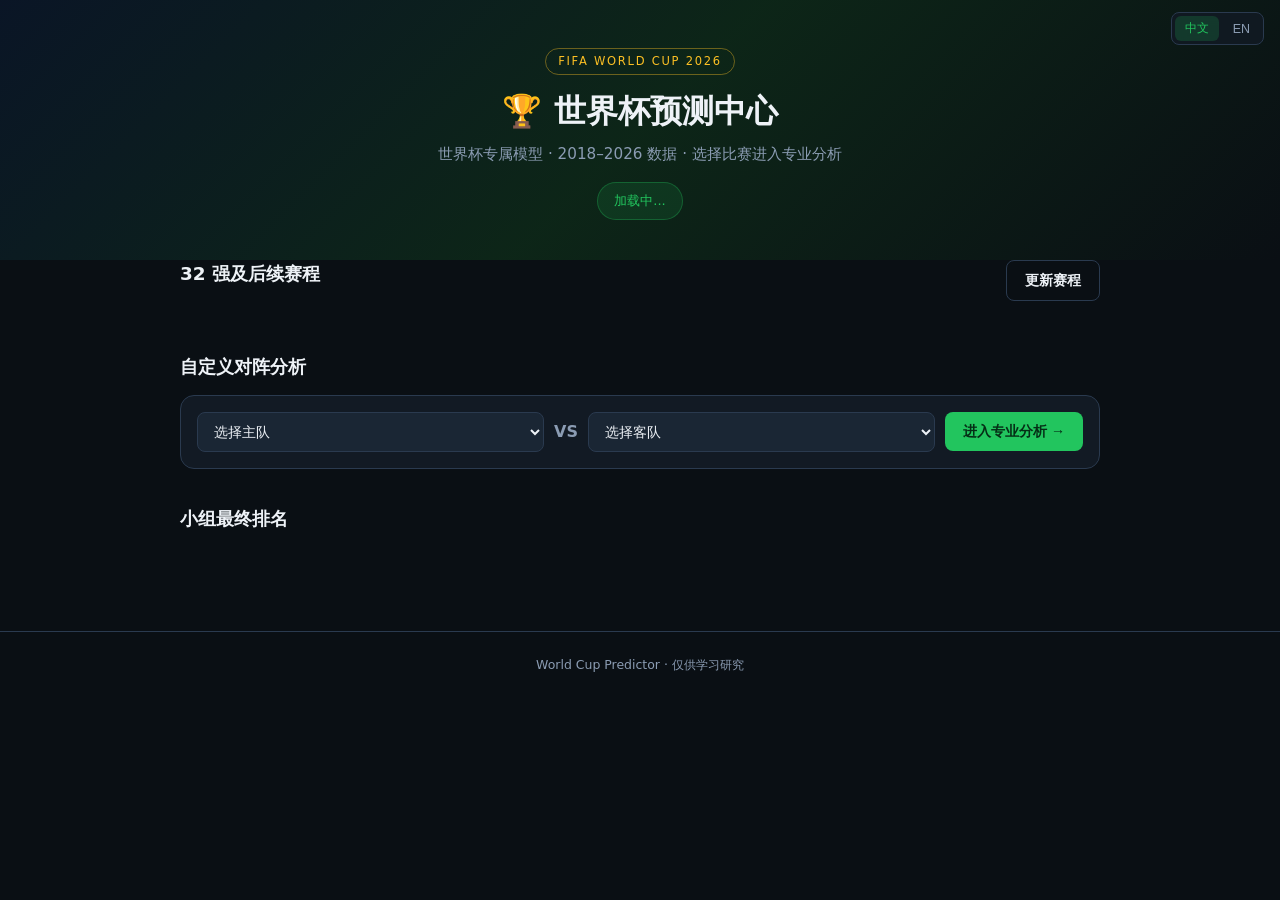
==== static/index.html @ f459edd0 "Initial commit: World Cup 2026 predictor with bilingual UI and Vercel config Co-authored-by: Cursor " ====
<!DOCTYPE html>
<html lang="zh-CN">
<head>
  <meta charset="UTF-8">
  <meta name="viewport" content="width=device-width, initial-scale=1.0">
  <title data-i18n-key="meta.homeTitle">世界杯 2026 · 赛事中心</title>
  <link rel="stylesheet" href="/static/style.css">
</head>
<body class="page-home">
  <div class="lang-bar">
    <button type="button" class="lang-btn" data-lang="zh">中文</button>
    <button type="button" class="lang-btn" data-lang="en">EN</button>
  </div>

  <header class="hero">
    <div class="hero-bg"></div>
    <div class="hero-content">
      <span class="hero-badge" data-i18n="hero.badge">FIFA WORLD CUP 2026</span>
      <h1 data-i18n="hero.title">🏆 世界杯预测中心</h1>
      <p class="hero-desc" data-i18n="hero.desc">世界杯专属模型 · 2018–2026 数据 · 选择比赛进入专业分析</p>
      <div id="statusBar" class="status-pill" data-i18n="status.loading">加载中...</div>
    </div>
  </header>

  <main class="container">
    <section class="section">
      <div class="section-head">
        <h2 data-i18n="section.schedule">32 强及后续赛程</h2>
        <button id="refreshBtn" class="btn btn-ghost" data-i18n="btn.refresh">更新赛程</button>
      </div>
      <div id="matchGrid" class="match-grid"></div>
    </section>

    <section class="section">
      <h2 data-i18n="section.custom">自定义对阵分析</h2>
      <div class="custom-pick">
        <select id="homePick"><option value="" data-i18n="pick.home">选择主队</option></select>
        <span class="vs-badge">VS</span>
        <select id="awayPick"><option value="" data-i18n="pick.away">选择客队</option></select>
        <button id="goAnalysis" class="btn btn-primary" data-i18n="btn.analysis">进入专业分析 →</button>
      </div>
    </section>

    <section class="section">
      <h2 data-i18n="section.groups">小组最终排名</h2>
      <div id="groupsGrid" class="groups-grid"></div>
    </section>
  </main>

  <footer class="footer" data-i18n="footer">World Cup Predictor · 仅供学习研究</footer>
  <div id="toast" class="toast hidden"></div>
  <script src="/static/i18n.js"></script>
  <script src="/static/home.js"></script>
</body>
</html>
---- static/style.css ----
:root {
  --bg: #0a0f14;
  --surface: #121a24;
  --surface2: #1a2634;
  --border: #2a3a4f;
  --text: #eef2f7;
  --muted: #8b9cb3;
  --gold: #fbbf24;
  --green: #22c55e;
  --home: #3b82f6;
  --draw: #eab308;
  --away: #ef4444;
  --radius: 14px;
}

* { box-sizing: border-box; margin: 0; padding: 0; }

body {
  font-family: "Segoe UI", system-ui, sans-serif;
  background: var(--bg);
  color: var(--text);
  line-height: 1.5;
  min-height: 100vh;
}

a { color: var(--green); text-decoration: none; }

.lang-bar {
  position: fixed;
  top: 12px;
  right: 16px;
  z-index: 100;
  display: flex;
  gap: 4px;
  background: rgba(18, 26, 36, 0.85);
  border: 1px solid var(--border);
  border-radius: 8px;
  padding: 3px;
  backdrop-filter: blur(8px);
}

.lang-bar.inline {
  position: static;
  backdrop-filter: none;
}

.lang-btn {
  border: none;
  background: transparent;
  color: var(--muted);
  font-size: 0.78rem;
  padding: 4px 10px;
  border-radius: 6px;
  cursor: pointer;
  transition: color 0.15s, background 0.15s;
}

.lang-btn:hover { color: var(--text); }

.lang-btn.active {
  background: rgba(34, 197, 94, 0.18);
  color: var(--green);
}

.nav-right {
  display: flex;
  align-items: center;
  gap: 16px;
}

/* ── Home ── */
.hero {
  position: relative;
  padding: 48px 24px 40px;
  text-align: center;
  overflow: hidden;
}

.hero-bg {
  position: absolute;
  inset: 0;
  background: linear-gradient(135deg, #0a1628 0%, #0d2818 50%, #0a0f14 100%);
  opacity: 0.9;
}

.hero-content { position: relative; z-index: 1; }

.hero-badge {
  display: inline-block;
  font-size: 0.72rem;
  letter-spacing: 0.15em;
  color: var(--gold);
  border: 1px solid rgba(251, 191, 36, 0.4);
  padding: 4px 12px;
  border-radius: 20px;
  margin-bottom: 12px;
}

.hero h1 { font-size: 2rem; font-weight: 800; }

.hero-desc { color: var(--muted); margin-top: 8px; font-size: 0.95rem; }

.status-pill {
  display: inline-block;
  margin-top: 16px;
  padding: 8px 16px;
  background: rgba(34, 197, 94, 0.12);
  border: 1px solid rgba(34, 197, 94, 0.3);
  border-radius: 20px;
  font-size: 0.82rem;
  color: var(--green);
}

.container { max-width: 960px; margin: 0 auto; padding: 0 20px 48px; }

.section { margin-bottom: 36px; }

.section-head {
  display: flex;
  justify-content: space-between;
  align-items: center;
  margin-bottom: 16px;
}

.section h2 { font-size: 1.15rem; margin-bottom: 14px; }

.match-grid {
  display: grid;
  grid-template-columns: repeat(auto-fill, minmax(260px, 1fr));
  gap: 12px;
}

.match-card {
  background: var(--surface);
  border: 1px solid var(--border);
  border-radius: var(--radius);
  padding: 16px;
  cursor: pointer;
  transition: border-color 0.15s, transform 0.15s;
}

.match-card:hover {
  border-color: var(--green);
  transform: translateY(-2px);
}

.match-stage {
  font-size: 0.72rem;
  color: var(--gold);
  font-weight: 600;
}

.match-teams {
  font-size: 1rem;
  font-weight: 600;
  margin: 8px 0;
}

.match-teams span {
  color: var(--muted);
  font-weight: 400;
  margin: 0 6px;
  font-size: 0.85rem;
}

.match-card time { font-size: 0.78rem; color: var(--muted); display: block; }

.match-cta {
  display: block;
  margin-top: 10px;
  font-size: 0.82rem;
  color: var(--green);
  font-weight: 600;
}

.custom-pick {
  display: flex;
  flex-wrap: wrap;
  gap: 10px;
  align-items: center;
  background: var(--surface);
  border: 1px solid var(--border);
  border-radius: var(--radius);
  padding: 16px;
}

select {
  flex: 1;
  min-width: 140px;
  background: var(--surface2);
  border: 1px solid var(--border);
  color: var(--text);
  padding: 10px 12px;
  border-radius: 8px;
  font-size: 0.9rem;
}

.vs-badge { font-weight: 700; color: var(--muted); }

.groups-grid {
  display: grid;
  grid-template-columns: repeat(auto-fill, minmax(160px, 1fr));
  gap: 10px;
}

.gr-card {
  background: var(--surface);
  border: 1px solid var(--border);
  border-radius: 10px;
  padding: 12px;
}

.gr-card h4 { font-size: 0.8rem; color: var(--gold); margin-bottom: 8px; }

.gr-row {
  display: flex;
  justify-content: space-between;
  font-size: 0.75rem;
  padding: 2px 0;
  color: var(--muted);
}

.btn {
  padding: 10px 18px;
  border: none;
  border-radius: 8px;
  font-weight: 600;
  font-size: 0.88rem;
  cursor: pointer;
  white-space: nowrap;
}

.btn-primary { background: var(--green); color: #052e16; }
.btn-ghost { background: transparent; border: 1px solid var(--border); color: var(--text); }
.btn:hover { opacity: 0.88; }
.btn:disabled { opacity: 0.4; cursor: not-allowed; }

.footer {
  text-align: center;
  padding: 24px;
  color: var(--muted);
  font-size: 0.78rem;
  border-top: 1px solid var(--border);
}

.toast {
  position: fixed;
  bottom: 24px;
  left: 50%;
  transform: translateX(-50%);
  background: var(--surface2);
  border: 1px solid var(--border);
  padding: 12px 24px;
  border-radius: 8px;
  z-index: 100;
}

.hidden { display: none !important; }
.empty { color: var(--muted); font-size: 0.88rem; }

/* ── Analysis ── */
.page-analysis { background: linear-gradient(180deg, #0a1628 0%, var(--bg) 280px); }

.top-nav {
  display: flex;
  justify-content: space-between;
  align-items: center;
  padding: 16px 24px;
  max-width: 1000px;
  margin: 0 auto;
}

.back-link { font-size: 0.9rem; color: var(--muted); }
.back-link:hover { color: var(--green); }

.odds-toggle { font-size: 0.82rem; color: var(--muted); cursor: pointer; }

.loading-screen, .error-screen {
  text-align: center;
  padding: 80px 24px;
  color: var(--muted);
}

.loader {
  width: 40px;
  height: 40px;
  border: 3px solid var(--border);
  border-top-color: var(--green);
  border-radius: 50%;
  animation: spin 0.8s linear infinite;
  margin: 0 auto 16px;
}

@keyframes spin { to { transform: rotate(360deg); } }

.analysis-main {
  max-width: 1000px;
  margin: 0 auto;
  padding: 0 20px 48px;
}

.match-hero {
  text-align: center;
  padding: 24px 0 32px;
}

.stage-badge-lg {
  display: inline-block;
  background: rgba(251, 191, 36, 0.15);
  color: var(--gold);
  padding: 4px 14px;
  border-radius: 20px;
  font-size: 0.82rem;
  font-weight: 600;
  margin-bottom: 20px;
}

.teams-row {
  display: flex;
  align-items: center;
  justify-content: center;
  gap: 24px;
  flex-wrap: wrap;
}

.team-block { flex: 1; min-width: 140px; }

.team-initial {
  width: 64px;
  height: 64px;
  border-radius: 50%;
  background: linear-gradient(135deg, var(--home), #1d4ed8);
  display: flex;
  align-items: center;
  justify-content: center;
  font-weight: 800;
  font-size: 1.1rem;
  margin: 0 auto 10px;
}

.team-initial.away {
  background: linear-gradient(135deg, var(--away), #b91c1c);
}

.team-block h1 { font-size: 1.25rem; }

.team-meta { font-size: 0.8rem; color: var(--muted); margin-top: 4px; }

.score-center { padding: 0 8px; }

.vs-text { font-size: 1.5rem; font-weight: 800; color: var(--muted); display: block; }

.pred-badge {
  display: inline-block;
  margin-top: 8px;
  background: var(--green);
  color: #052e16;
  padding: 6px 16px;
  border-radius: 20px;
  font-weight: 700;
  font-size: 0.88rem;
}

.panel {
  background: var(--surface);
  border: 1px solid var(--border);
  border-radius: var(--radius);
  padding: 20px;
  margin-bottom: 16px;
}

.panel h2 {
  font-size: 1rem;
  margin-bottom: 16px;
  display: flex;
  align-items: center;
  gap: 8px;
}

.model-tag {
  font-size: 0.68rem;
  background: rgba(34, 197, 94, 0.15);
  color: var(--green);
  padding: 2px 8px;
  border-radius: 4px;
  font-weight: 600;
}

.prob-cards {
  display: grid;
  grid-template-columns: repeat(3, 1fr);
  gap: 12px;
}

.prob-card {
  background: var(--surface2);
  border-radius: 10px;
  padding: 16px;
  text-align: center;
}

.prob-label { font-size: 0.8rem; color: var(--muted); }

.prob-value {
  display: block;
  font-size: 1.75rem;
  font-weight: 800;
  margin: 6px 0 10px;
}

.prob-card.home .prob-value { color: var(--home); }
.prob-card.draw .prob-value { color: var(--draw); }
.prob-card.away .prob-value { color: var(--away); }

.prob-bar {
  height: 6px;
  background: var(--bg);
  border-radius: 3px;
  overflow: hidden;
}

.prob-bar div {
  height: 100%;
  border-radius: 3px;
  width: 0;
  transition: width 0.5s ease;
}

.prob-card.home .prob-bar div { background: var(--home); }
.prob-card.draw .prob-bar div { background: var(--draw); }
.prob-card.away .prob-bar div { background: var(--away); }

.insights-panel ul {
  list-style: none;
  display: flex;
  flex-direction: column;
  gap: 10px;
}

.insights-panel li {
  padding: 12px 14px;
  background: var(--surface2);
  border-left: 3px solid var(--green);
  border-radius: 0 8px 8px 0;
  font-size: 0.9rem;
}

.two-col {
  display: grid;
  grid-template-columns: 1fr 1fr;
  gap: 16px;
}

.form-compare {
  display: grid;
  grid-template-columns: 1fr 1fr;
  gap: 16px;
}

.form-col h4 { font-size: 0.88rem; margin-bottom: 10px; color: var(--gold); }

.stat {
  display: flex;
  justify-content: space-between;
  font-size: 0.85rem;
  padding: 6px 0;
  border-bottom: 1px solid var(--border);
  color: var(--muted);
}

.stat strong { color: var(--text); }

.h2h-stats p { font-size: 0.88rem; color: var(--muted); margin-bottom: 10px; }

.meetings-list { list-style: none; }

.meetings-list li {
  font-size: 0.82rem;
  padding: 6px 0;
  border-bottom: 1px solid var(--border);
  color: var(--muted);
}

.meetings-list em { color: var(--green); font-style: normal; margin-left: 6px; }

.market-compare { display: flex; flex-direction: column; gap: 8px; }

.mc-row {
  display: grid;
  grid-template-columns: 60px 1fr 1fr 80px;
  gap: 8px;
  font-size: 0.82rem;
  padding: 8px;
  background: var(--surface2);
  border-radius: 6px;
}

.edge.pos { color: var(--green); font-weight: 600; }
.edge.neg { color: var(--away); font-weight: 600; }

.features-grid {
  display: grid;
  grid-template-columns: repeat(auto-fill, minmax(140px, 1fr));
  gap: 8px;
}

.feat {
  background: var(--surface2);
  padding: 10px;
  border-radius: 8px;
  font-size: 0.78rem;
}

.feat span { display: block; color: var(--muted); margin-bottom: 2px; }

@media (max-width: 640px) {
  .two-col, .form-compare, .prob-cards { grid-template-columns: 1fr; }
  .custom-pick { flex-direction: column; align-items: stretch; }
  .mc-row { grid-template-columns: 1fr 1fr; }
}
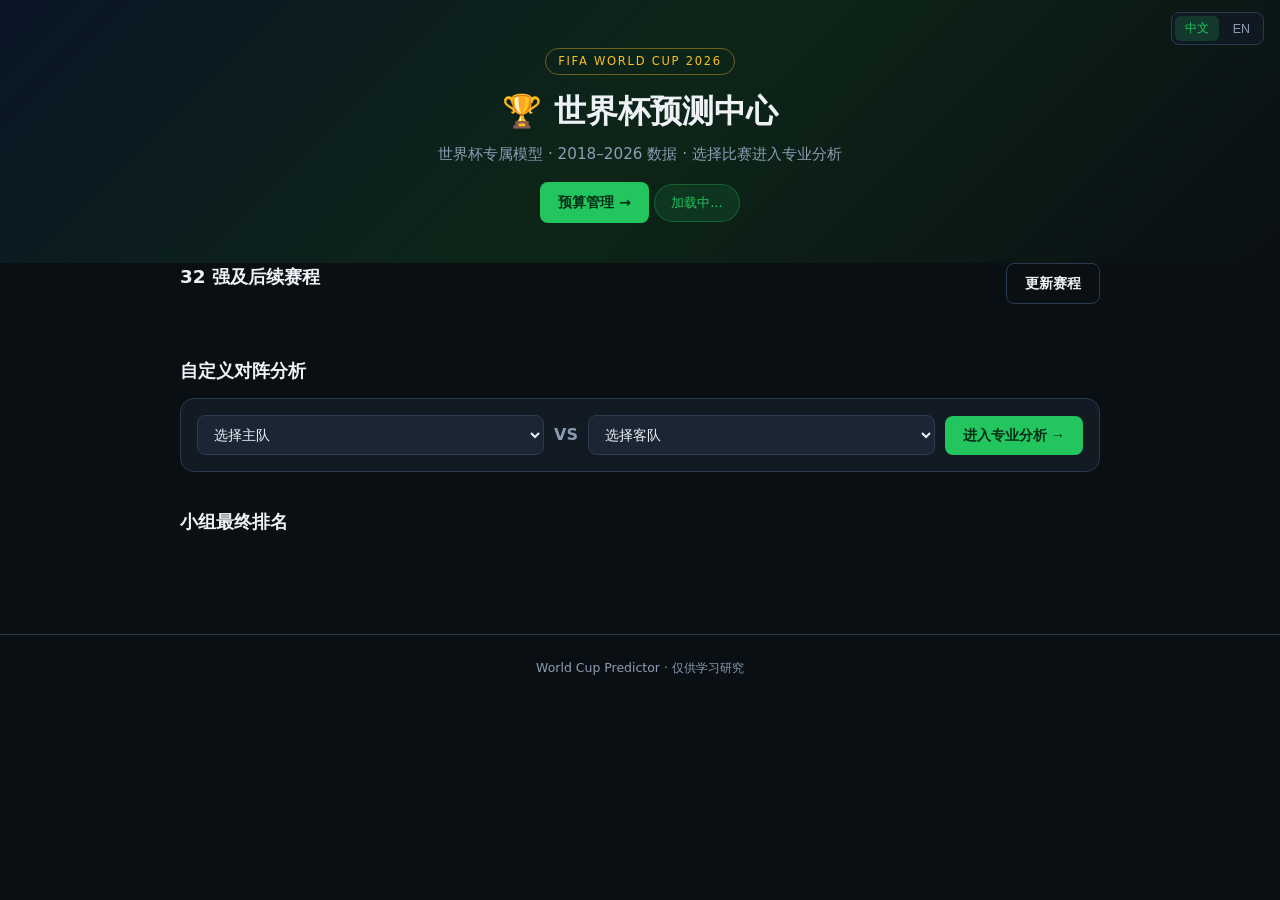
==== commit f3d7787b: "Add bankroll management with Kelly-based budget allocation and bilingual UI Co-authored-by: Cursor <" ====
--- a/static/index.html
+++ b/static/index.html
@@ -18,6 +18,7 @@
       <span class="hero-badge" data-i18n="hero.badge">FIFA WORLD CUP 2026</span>
       <h1 data-i18n="hero.title">🏆 世界杯预测中心</h1>
       <p class="hero-desc" data-i18n="hero.desc">世界杯专属模型 · 2018–2026 数据 · 选择比赛进入专业分析</p>
+      <a href="/bankroll" class="btn btn-primary hero-cta" data-i18n="nav.bankroll">预算管理 →</a>
       <div id="statusBar" class="status-pill" data-i18n="status.loading">加载中...</div>
     </div>
   </header>
@@ -49,6 +50,7 @@
 
   <footer class="footer" data-i18n="footer">World Cup Predictor · 仅供学习研究</footer>
   <div id="toast" class="toast hidden"></div>
+  <script src="/static/flags.js"></script>
   <script src="/static/i18n.js"></script>
   <script src="/static/home.js"></script>
 </body>
--- a/static/style.css
+++ b/static/style.css
@@ -151,16 +151,68 @@
 }
 
 .match-teams {
-  font-size: 1rem;
+  font-size: 0.95rem;
   font-weight: 600;
   margin: 8px 0;
-}
-
-.match-teams span {
+  display: flex;
+  flex-wrap: wrap;
+  align-items: center;
+  gap: 6px;
+}
+
+.match-teams .vs {
   color: var(--muted);
   font-weight: 400;
-  margin: 0 6px;
-  font-size: 0.85rem;
+  font-size: 0.82rem;
+}
+
+.team-inline {
+  display: inline-flex;
+  align-items: center;
+  gap: 6px;
+}
+
+.team-flag {
+  display: inline-block;
+  object-fit: cover;
+  border-radius: 4px;
+  box-shadow: 0 1px 3px rgba(0, 0, 0, 0.35);
+  vertical-align: middle;
+}
+
+.team-flag-lg {
+  width: 64px;
+  height: 48px;
+}
+
+.team-flag-fallback {
+  display: inline-flex;
+  align-items: center;
+  justify-content: center;
+  font-size: 1.5rem;
+  width: 64px;
+  height: 48px;
+  background: var(--surface2);
+  border-radius: 8px;
+}
+
+.team-flag-wrap {
+  width: 64px;
+  height: 48px;
+  margin: 0 auto 10px;
+  display: flex;
+  align-items: center;
+  justify-content: center;
+}
+
+.team-flag-wrap .team-flag,
+.team-flag-wrap .team-flag-fallback {
+  width: 64px;
+  height: 48px;
+}
+
+.form-col h4 .team-inline {
+  justify-content: center;
 }
 
 .match-card time { font-size: 0.78rem; color: var(--muted); display: block; }
@@ -325,23 +377,6 @@
 
 .team-block { flex: 1; min-width: 140px; }
 
-.team-initial {
-  width: 64px;
-  height: 64px;
-  border-radius: 50%;
-  background: linear-gradient(135deg, var(--home), #1d4ed8);
-  display: flex;
-  align-items: center;
-  justify-content: center;
-  font-weight: 800;
-  font-size: 1.1rem;
-  margin: 0 auto 10px;
-}
-
-.team-initial.away {
-  background: linear-gradient(135deg, var(--away), #b91c1c);
-}
-
 .team-block h1 { font-size: 1.25rem; }
 
 .team-meta { font-size: 0.8rem; color: var(--muted); margin-top: 4px; }
@@ -518,3 +553,182 @@
   .custom-pick { flex-direction: column; align-items: stretch; }
   .mc-row { grid-template-columns: 1fr 1fr; }
 }
+
+/* Bankroll page */
+.page-bankroll { background: linear-gradient(180deg, #0a1628 0%, var(--bg) 320px); }
+
+.hero-cta {
+  display: inline-block;
+  margin-top: 16px;
+  text-decoration: none;
+}
+
+.bankroll-main { max-width: 1100px; padding-bottom: 48px; }
+
+.bankroll-hero {
+  text-align: center;
+  padding: 24px 0 32px;
+}
+
+.bankroll-hero h1 { font-size: 1.75rem; margin-bottom: 8px; }
+
+.bankroll-controls { margin-bottom: 20px; }
+
+.control-row {
+  display: flex;
+  flex-wrap: wrap;
+  gap: 16px;
+  align-items: flex-end;
+}
+
+.control-row label {
+  display: flex;
+  flex-direction: column;
+  gap: 6px;
+  font-size: 0.85rem;
+  color: var(--muted);
+}
+
+.control-row input,
+.control-row select {
+  min-width: 160px;
+  padding: 10px 12px;
+  border-radius: 8px;
+  border: 1px solid var(--border);
+  background: var(--surface2);
+  color: var(--text);
+  font-size: 1rem;
+}
+
+.hint { font-size: 0.82rem; margin-top: 12px; }
+
+.loading-inline {
+  display: flex;
+  align-items: center;
+  gap: 12px;
+  padding: 24px;
+  color: var(--muted);
+}
+
+.loader.sm { width: 24px; height: 24px; border-width: 2px; }
+
+.summary-cards {
+  display: grid;
+  grid-template-columns: repeat(auto-fill, minmax(140px, 1fr));
+  gap: 12px;
+  margin-bottom: 20px;
+}
+
+.summary-card {
+  background: var(--surface);
+  border: 1px solid var(--border);
+  border-radius: 12px;
+  padding: 16px;
+  text-align: center;
+}
+
+.summary-card.gold { border-color: var(--gold); }
+.summary-card.green { border-color: var(--green); }
+.summary-card.accent { border-color: var(--accent, #4da6ff); }
+
+.sc-label {
+  display: block;
+  font-size: 0.78rem;
+  color: var(--muted);
+  margin-bottom: 6px;
+}
+
+.sc-value {
+  font-size: 1.25rem;
+  font-weight: 700;
+}
+
+.risk-badge {
+  font-size: 0.82rem;
+  padding: 4px 12px;
+  border-radius: 20px;
+  background: var(--surface2);
+  color: var(--gold);
+}
+
+.table-wrap { overflow-x: auto; }
+
+.bankroll-table {
+  width: 100%;
+  border-collapse: collapse;
+  font-size: 0.85rem;
+}
+
+.bankroll-table th,
+.bankroll-table td {
+  padding: 12px 10px;
+  text-align: left;
+  border-bottom: 1px solid var(--border);
+}
+
+.bankroll-table th {
+  color: var(--muted);
+  font-weight: 500;
+  font-size: 0.78rem;
+}
+
+.bankroll-table tbody tr:hover { background: var(--surface2); }
+
+.match-cell { display: flex; flex-direction: column; gap: 4px; }
+
+.rec-date, .rec-stage {
+  font-size: 0.75rem;
+  color: var(--muted);
+}
+
+.pick-tag {
+  display: inline-block;
+  padding: 4px 10px;
+  border-radius: 6px;
+  background: rgba(46, 204, 113, 0.15);
+  color: var(--green);
+  font-weight: 600;
+}
+
+.rules-grid {
+  display: grid;
+  grid-template-columns: repeat(auto-fill, minmax(180px, 1fr));
+  gap: 10px;
+}
+
+.rule-item {
+  display: flex;
+  justify-content: space-between;
+  padding: 10px 12px;
+  background: var(--surface2);
+  border-radius: 8px;
+  font-size: 0.85rem;
+  color: var(--muted);
+}
+
+.rule-item strong { color: var(--text); }
+
+.disclaimer {
+  margin-top: 24px;
+  padding: 14px 16px;
+  font-size: 0.82rem;
+  color: var(--muted);
+  background: var(--surface2);
+  border-left: 3px solid var(--gold);
+  border-radius: 0 8px 8px 0;
+}
+
+.error-box {
+  padding: 16px;
+  background: rgba(231, 76, 60, 0.12);
+  border: 1px solid var(--away);
+  border-radius: 8px;
+  color: var(--away);
+  margin-top: 16px;
+}
+
+@media (max-width: 640px) {
+  .control-row { flex-direction: column; align-items: stretch; }
+  .control-row input, .control-row select { width: 100%; }
+  .bankroll-table { font-size: 0.78rem; }
+}
